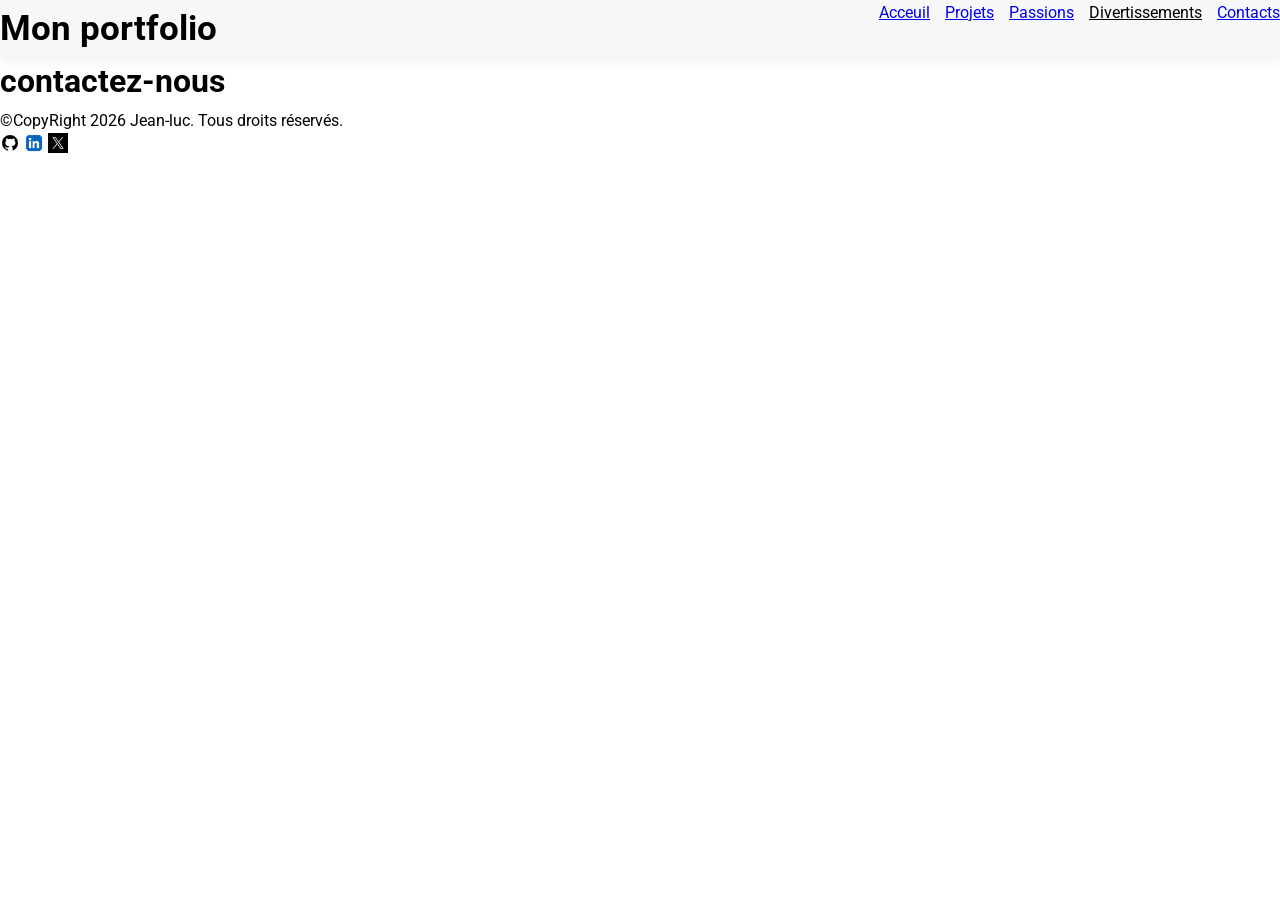
==== contact.html @ d0fc6f3e "stylisation du menu et creation des pages" ====
<!DOCTYPE html>
<html lang="en">
<head>
    <meta charset="UTF-8">
    <meta name="viewport" content="width=device-width, initial-scale=1.0">
    <title>Mon portfolio 2026</title>
    <link rel="stylesheet" href="style css.css">
    <link rel="preconnect" href="https://fonts.googleapis.com">
<link rel="preconnect" href="https://fonts.gstatic.com" crossorigin>
<link href="https://fonts.googleapis.com/css2?family=Roboto:ital,wght@0,100..900;1,100..900&display=swap" rel="stylesheet">
</head>
<body>
    <header>
        <div>
            <a href="">Mon portfolio</a>
        </div>
        <ul>
            <a href="index.html"><li>Acceuil</li></a>
            <a href="projet.html"><li>Projets</li></a>
            <a href="passion.html"><li>Passions</li></a>
            <a href="divertissement.html" class="active"><li>Divertissements</li></a>
            <a href="contact.html"><li>Contacts</li></a>
        </ul>
    </header>
    
     <main>
        <h1>contactez-nous</h1>
     </main>

<footer>
        <p>©CopyRight 2026 Jean-luc. Tous droits réservés.</p>
        <img src="Images/github.png" alt="github" width="20">
        <img src="Images/linkedln.png" alt="linkedIn" width="20">
        <img src="Images/X.png" alt="x" width="20">
</footer>
    
</body>
</html>
---- style css.css ----
j
:root {
    --violet-Doux:#6c63ff;
    --violet-fonce:#534EDD;
    --orange-vif:#FFA726;
    --gris-tres-fonce:#666;
    --gris-tres-claire:#F8F8F8;
    --gris-clair:#eee;
}
* { 
    margin: 0;
    padding: 0;
    box-sizing: border-box;
}
  body {
background-color:var(--gris-tres-claire) ;
font-family: Roboto;
line-height: 1.6;

}
header {
    background-color: #F8F8F8;
    box-shadow: 2px 6px 10px rgba(0, 0, 0, 0.05);
    position: sticky;
    top: 0;
    z-index: 100;
    display: flex;
    justify-content: space-between;
m    padding: 2rem 3rem;
}

header div a {
    text-decoration: none;
    font-size: 2.2rem;
    font-weight: bold;
    color: var(--violet-Doux);
}
ul li { 
    list-style: none;
    margin-left: 15px;

}
ul {
    display:flex;

}
ul li a {
    text-decoration: none;
    color: var(--gris-tres-fonce);
    font-weight: 600;
    font-size: 1.1rem;
    position: relative;
    padding: 30px 0;


}   

ul li a :hover {
    color: var(--violet-Doux);


}

ul li a ::after {
    content: '';
    position: absolute;
    left: 0;
    bottom: 0;
    height: 3px;
    background-color: var(--violet-Doux);
    transition: width 0.3s ease;


}

ul li a :hover ::after {
    width: 100%;

}
a.active {
    color:var(--violet-Doux)
}
a.active::after {

}
width: 100
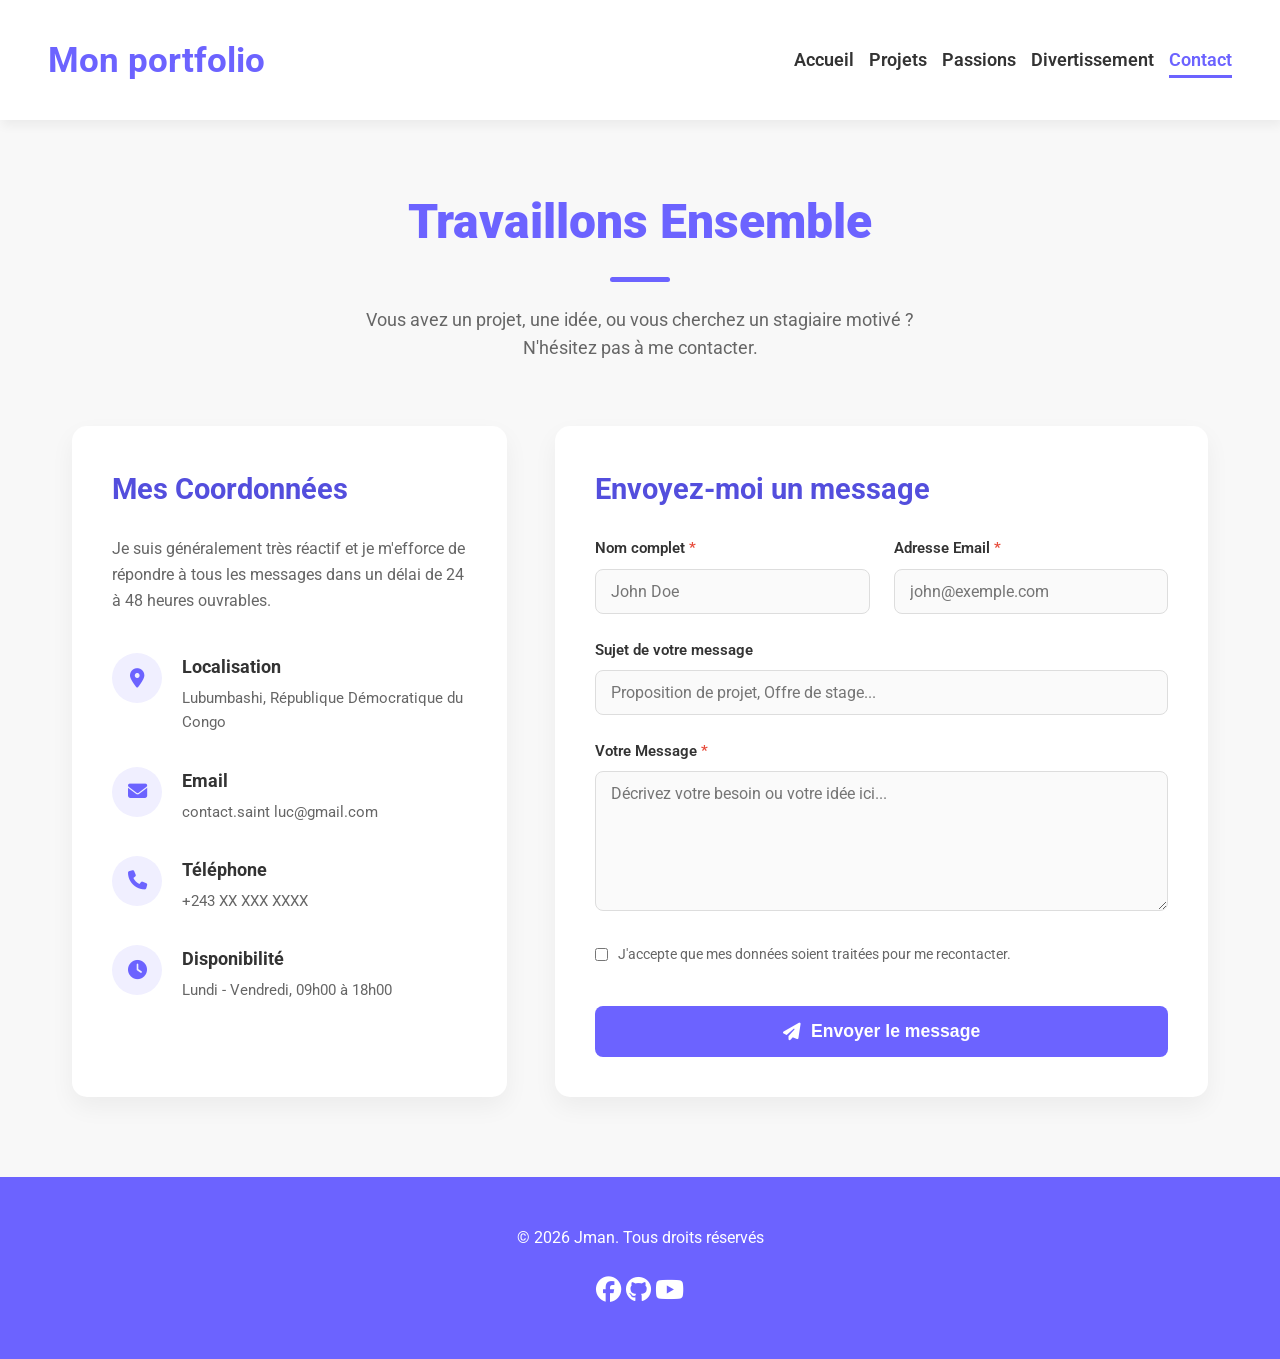
==== commit 3234bfca: "créations de la page projets et contact" ====
--- a/contact.html
+++ b/contact.html
@@ -1,38 +1,130 @@
 <!DOCTYPE html>
-<html lang="en">
+<html lang="fr">
 <head>
     <meta charset="UTF-8">
     <meta name="viewport" content="width=device-width, initial-scale=1.0">
-    <title>Mon portfolio 2026</title>
-    <link rel="stylesheet" href="style css.css">
+    <title>Contact</title>
+    <link rel="stylesheet" href="https://cdnjs.cloudflare.com/ajax/libs/font-awesome/6.5.1/css/all.min.css">
+    <link rel="stylesheet" href="css/style.css">
     <link rel="preconnect" href="https://fonts.googleapis.com">
-<link rel="preconnect" href="https://fonts.gstatic.com" crossorigin>
-<link href="https://fonts.googleapis.com/css2?family=Roboto:ital,wght@0,100..900;1,100..900&display=swap" rel="stylesheet">
+    <link rel="preconnect" href="https://fonts.gstatic.com" crossorigin>
+    <link href="https://fonts.googleapis.com/css2?family=Roboto:wght@100;400;700;900&display=swap" rel="stylesheet">
 </head>
 <body>
     <header>
-        <div>
-            <a href="">Mon portfolio</a>
+        <div class="logo">
+            <a href="index.html">Mon portfolio</a>
         </div>
-        <ul>
-            <a href="index.html"><li>Acceuil</li></a>
-            <a href="projet.html"><li>Projets</li></a>
-            <a href="passion.html"><li>Passions</li></a>
-            <a href="divertissement.html" class="active"><li>Divertissements</li></a>
-            <a href="contact.html"><li>Contacts</li></a>
-        </ul>
+        <nav>
+            <ul>
+                <li><a href="index.html">Accueil</a></li>
+                <li><a href="projets.html">Projets</a></li>
+                <li><a href="passions.html">Passions</a></li>
+                <li><a href="divertissement.html">Divertissement</a></li>
+                <li><a href="contact.html" class="active">Contact</a></li>
+            </ul>
+        </nav>
     </header>
-    
-     <main>
-        <h1>contactez-nous</h1>
-     </main>
 
-<footer>
-        <p>©CopyRight 2026 Jean-luc. Tous droits réservés.</p>
-        <img src="Images/github.png" alt="github" width="20">
-        <img src="Images/linkedln.png" alt="linkedIn" width="20">
-        <img src="Images/X.png" alt="x" width="20">
-</footer>
-    
+    <main class="page-container">
+        <section class="titre-section">
+            <h1>Travaillons Ensemble</h1>
+            <div class="barre"></div>
+            <p class="sous-titre">Vous avez un projet, une idée, ou vous cherchez un stagiaire motivé ? N'hésitez pas à me contacter.</p>
+        </section>
+
+        <div class="contact-wrapper">
+            <div class="contact-info-container">
+                <h2>Mes Coordonnées</h2>
+                <p>Je suis généralement très réactif et je m'efforce de répondre à tous les messages dans un délai de 24 à 48 heures ouvrables.</p>
+                
+                <div class="info-item">
+                    <div class="info-icon">
+                        <i class="fa-solid fa-location-dot"></i>
+                    </div>
+                    <div class="info-texte">
+                        <h3>Localisation</h3>
+                        <p>Lubumbashi, République Démocratique du Congo</p>
+                    </div>
+                </div>
+
+                <div class="info-item">
+                    <div class="info-icon">
+                        <i class="fa-solid fa-envelope"></i>
+                    </div>
+                    <div class="info-texte">
+                        <h3>Email</h3>
+                        <p>contact.saint luc@gmail.com</p>
+                    </div>
+                </div>
+
+                <div class="info-item">
+                    <div class="info-icon">
+                        <i class="fa-solid fa-phone"></i>
+                    </div>
+                    <div class="info-texte">
+                        <h3>Téléphone</h3>
+                        <p>+243 XX XXX XXXX</p>
+                    </div>
+                </div>
+
+                <div class="info-item">
+                    <div class="info-icon">
+                        <i class="fa-solid fa-clock"></i>
+                    </div>
+                    <div class="info-texte">
+                        <h3>Disponibilité</h3>
+                        <p>Lundi - Vendredi, 09h00 à 18h00</p>
+                    </div>
+                </div>
+            </div>
+
+            <div class="formulaire-container">
+                <h2>Envoyez-moi un message</h2>
+                <form action="#" method="POST" class="formulaire-contact">
+                    <div class="groupe-champs">
+                        <div class="champ">
+                            <label for="nom">Nom complet <span class="requis">*</span></label>
+                            <input type="text" id="nom" name="nom" placeholder="John Doe" required>
+                        </div>
+                        <div class="champ">
+                            <label for="email">Adresse Email <span class="requis">*</span></label>
+                            <input type="email" id="email" name="email" placeholder="john@exemple.com" required>
+                        </div>
+                    </div>
+
+                    <div class="champ">
+                        <label for="sujet">Sujet de votre message</label>
+                        <input type="text" id="sujet" name="sujet" placeholder="Proposition de projet, Offre de stage...">
+                    </div>
+
+                    <div class="champ">
+                        <label for="message">Votre Message <span class="requis">*</span></label>
+                        <textarea id="message" name="message" rows="6" placeholder="Décrivez votre besoin ou votre idée ici..." required></textarea>
+                    </div>
+
+                    <div class="champ-checkbox">
+                        <input type="checkbox" id="rgpd" name="rgpd" required>
+                        <label for="rgpd">J'accepte que mes données soient traitées pour me recontacter.</label>
+                    </div>
+
+                    <button type="submit" class="btn-submit">
+                        <i class="fa-solid fa-paper-plane"></i> Envoyer le message
+                    </button>
+                </form>
+            </div>
+        </div>
+    </main>
+
+    <footer>
+        <div class="footer-content">
+            <p>© 2026 Jman. Tous droits réservés</p>
+            <div class="social-links">
+                <a href="https://facebook.com"><i class="fa-brands fa-facebook"></i></a>
+                <a href="https://github.com"><i class="fa-brands fa-github"></i></a>
+                <a href="https://youtube.com"><i class="fa-brands fa-youtube"></i></a>
+            </div>
+        </div>
+    </footer>
 </body>
-</html>+</html>
--- a/css/style.css
+++ b/css/style.css
@@ -0,0 +1,700 @@
+:root {
+    --violet-doux: #6C63FF;
+    --violet-fonce: #534EDD;
+    --orange-vif: #FFA726;
+    --gris-tres-fonce: #333;
+    --gris-fonce: #666;
+    --gris-tres-clair: #F8F8F8;
+    --gris-clair: #EEE;
+}
+
+*{
+    margin: 0;
+    padding: 0;
+    box-sizing: border-box;
+}
+
+body {
+    background-color: var(--gris-tres-clair);
+    font-family: Roboto, sans-serif;
+    line-height: 1.6;
+}
+
+header {
+    background-color: white;
+    box-shadow: 2px 6px 10px rgba(0, 0, 0, 0.05);
+    position: sticky;
+    top: 0;
+    z-index: 100;
+    display: flex;
+    justify-content: space-between;
+    align-items: center;
+    padding: 2rem 3rem;
+}
+
+header div a {
+    text-decoration: none;
+    font-size: 2.2rem;
+    font-weight: bold;
+    color: var(--violet-doux);
+}
+
+ul li {
+    list-style: none;
+    margin-left: 15px;
+}
+
+ul {
+    display: flex;
+}
+
+ul li a {
+    text-decoration: none;
+    color: var(--gris-tres-fonce);
+    font-weight: 600;
+    font-size: 1.1rem;
+    position: relative;
+    padding: 8px 0;
+}
+
+ul li a :hover {
+    color: var(--violet-doux);
+}
+
+ul li a::after {
+    content: '';
+    position: absolute;
+    left: 0;
+    bottom: 0;
+    height: 3px;
+    background-color: var(--violet-doux);
+    transition: width 0.3s ease;
+}
+
+ul li a:hover::after {
+    width: 100%;
+}
+
+a.active {
+    color:var(--violet-doux);
+}
+
+a.active::after {
+    width:100%;
+}
+
+.hero {
+    display: flex;
+    justify-content: center;
+    align-items: center;
+    gap:5rem;
+    text-align:center;
+    margin: 10rem 2rem;
+}
+
+.hero img{
+    width: 300px;
+    height: 300px;
+    object-fit: cover;
+    border-radius: 50%;
+    border: 8px solid var(--violet-doux);
+}
+
+.hero h1{
+    color: var(--violet-doux);
+    font-size: 4rem;
+    font-weight : 700;
+    margin-bottom: 1.2rem;
+    }
+
+.hero p{
+    color: var(--gris-clair);
+    font-size: 1.3rem;
+    margin-bottom: 1.2rem;
+    }
+
+.hero a {
+    text-decoration: none;
+    display: inline-block;
+    background-color: var(--violet-doux);
+    color: white;
+    padding: 15px 30px;
+    border-radius: 50px;
+    text-transform: uppercase;
+    letter-spacing: 1.1px;
+    font-weight: 600;
+    margin-top: 1rem;
+    transition: background-color 0.3s ease, transform 0.2s ease;
+}
+
+.hero a:hover {
+    background-color: var(--violet-fonce);
+    transform: translatey(-3px); 
+}
+
+.hero h2 { 
+    color: var(--violet-fonce);
+    font-size: 4rem;
+    font-weight: 700;
+    margin-bottom: 1.2rem;
+    text-align: center;
+
+}
+
+.apropos {
+    width: 800px;
+    margin: 6rem auto;
+    text-align: center;
+}
+
+section h2 {
+    color: var(--violet-doux);
+    font-size: 2.6rem;
+    font-weight: 700;
+    position: relative;
+    text-align: center
+ }
+
+ section h2::after{
+    content: '';
+    display: block;
+    width: 60px;
+    height: 4px;
+    background-color: var(--violet-doux);
+    margin: 1.2rem auto;
+    border-radius: 2px;
+ }
+
+ .apropos p{
+    margin-bottom: 2rem;
+    color: var(--gris-fonce);
+    font-size: 1.3rem;
+}
+
+table{
+    width: 80%;
+    margin: 0 auto;
+    border-collapse: collapse;
+    background-color: #FFF;
+    box-shadow: 0-5px-15px rgba(0, 0, 0, 0.08);
+    border-radius: 10px;
+    overflow: hidden;
+}
+table th, table td {
+    padding: 15px;
+} 
+table thead{
+    background-color: var(--violet-doux);
+    color: #FFF;
+    text-transform: uppercase;
+
+}
+
+.competences table tbody td {
+    border-bottom: 1px solid var(--gris-clair);
+
+}
+
+.competences table tbody tr:nth-child(even) {
+    background-color: #FDFDFD;
+
+}
+
+.competences table tbody tr {
+    transition: background-color 0.3s ease;
+
+}
+
+.competences table tbody tr:hover {
+    background-color: #F0F0F0;
+
+}
+
+.competences table tbody tr {
+    text-align:  left;
+
+}
+
+footer {
+    margin-top: 3rem;
+    background-color: var(--violet-doux);
+    padding: 3rem 0;
+    text-align: center;
+
+}
+
+footer p {
+    color: white;
+    margin-bottom: 1.2rem;
+
+}
+
+footer a {
+    display: inline block;
+    font-size: 1.6rem;
+    color: white;
+    margin-bottom: 0 10px;
+    transition: color 0.3s ease, transform 0.2s ease;
+}
+
+footer a:hover {
+    color: var(--orange-vif);
+    transform: translatey(-3px);
+
+}
+
+/* --- Styles pour la page Projets --- */
+
+.projets-section {
+    padding: 4rem 10%;
+    max-width: 1400px;
+    margin: 0 auto;
+}
+
+.projects-grid {
+    display: grid;
+    grid-template-columns: repeat(auto-fit, minmax(320px, 1fr));
+    gap: 2.5rem;
+    margin-top: 3rem;
+}
+
+.project-card {
+    background: white;
+    border-radius: 15px;
+    overflow: hidden;
+    box-shadow: 0 10px 20px rgba(0, 0, 0, 0.05);
+    transition: transform 0.3s ease;
+    display: flex;
+    flex-direction: column;
+}
+
+.project-card:hover {
+    transform: translateY(-10px);
+}
+
+.project-card img {
+    width: 100%;
+    height: 200px;
+    object-fit: cover;
+    border-bottom: 4px solid var(--violet-doux);
+}
+
+.project-content {
+    padding: 1.5rem;
+    display: flex;
+    flex-direction: column;
+    flex-grow: 1;
+}
+
+.project-content h3 {
+    color: var(--violet-doux);
+    font-size: 1.4rem;
+    margin-bottom: 0.8rem;
+}
+
+.project-content p {
+    color: var(--gris-fonce);
+    font-size: 0.95rem;
+    margin-bottom: 1.2rem;
+    line-height: 1.5;
+}
+
+.tags {
+    display: flex;
+    flex-wrap: wrap;
+    gap: 8px;
+    margin-bottom: 1.5rem;
+}
+
+.tags span {
+    background-color: #F0EFFF;
+    color: var(--violet-doux);
+    padding: 4px 12px;
+    border-radius: 20px;
+    font-size: 0.75rem;
+    font-weight: bold;
+}
+
+.project-links {
+    display: flex;
+    justify-content: space-between;
+    margin-top: auto;
+    padding-top: 1rem;
+    border-top: 1px solid var(--gris-clair);
+}
+
+.project-links a {
+    text-decoration: none;
+    color: var(--gris-tres-fonce);
+    font-size: 0.9rem;
+    font-weight: 600;
+    transition: color 0.3s;
+}
+
+.project-links a:hover {
+    color: var(--violet-doux);
+}
+
+.project-links i {
+    margin-right: 5px;
+}
+
+
+.page-container {
+    max-width: 1200px;
+    margin: 4rem auto;
+    padding: 0 2rem;
+}
+
+.titre-section {
+    text-align: center;
+    margin-bottom: 4rem;
+}
+
+.titre-section h1 {
+    color: var(--violet-doux);
+    font-size: 3rem;
+    font-weight: 900;
+    margin-bottom: 1rem;
+}
+
+.titre-section .sous-titre {
+    color: var(--gris-fonce);
+    font-size: 1.1rem;
+    max-width: 600px;
+    margin: 1.5rem auto 0;
+}
+
+.titre-section .barre {
+    width: 60px;
+    height: 5px;
+    background-color: var(--violet-doux);
+    margin: 0 auto;
+    border-radius: 10px;
+}
+
+
+.categorie-divertissement {
+    margin-bottom: 5rem;
+}
+
+.en-tete-categorie {
+    display: flex;
+    align-items: center;
+    gap: 15px;
+    margin-bottom: 2rem;
+    padding-bottom: 1rem;
+    border-bottom: 2px solid var(--gris-clair);
+}
+
+.en-tete-categorie i {
+    font-size: 2rem;
+    color: var(--orange-vif);
+}
+
+.en-tete-categorie h2 {
+    font-size: 2rem;
+    color: var(--gris-tres-fonce);
+}
+
+.grille-divertissement {
+    display: grid;
+    grid-template-columns: repeat(auto-fit, minmax(300px, 1fr));
+    gap: 2rem;
+}
+
+.carte-media {
+    background-color: white;
+    border-radius: 12px;
+    overflow: hidden;
+    box-shadow: 0 5px 15px rgba(0,0,0,0.05);
+    transition: transform 0.3s ease;
+}
+
+.carte-media:hover {
+    transform: translateY(-5px);
+}
+
+.image-media {
+    width: 100%;
+    height: 180px;
+}
+
+.image-media img {
+    width: 100%;
+    height: 100%;
+    object-fit: cover;
+}
+
+.contenu-media {
+    padding: 1.5rem;
+}
+
+.contenu-media h3 {
+    color: var(--violet-fonce);
+    margin-bottom: 0.8rem;
+}
+
+.contenu-media p {
+    color: var(--gris-fonce);
+    font-size: 0.95rem;
+    margin-bottom: 1rem;
+    min-height: 80px;
+}
+
+.tags-media {
+    display: flex;
+    gap: 10px;
+}
+
+.tag-div {
+    background-color: var(--gris-clair);
+    color: var(--gris-tres-fonce);
+    font-size: 0.8rem;
+    padding: 5px 10px;
+    border-radius: 4px;
+    font-weight: bold;
+}
+
+.passion-layout {
+    display: flex;
+    flex-direction: column;
+    gap: 4rem;
+}
+
+.passion-bloc {
+    display: flex;
+    align-items: center;
+    gap: 4rem;
+    background-color: white;
+    padding: 3rem;
+    border-radius: 20px;
+    box-shadow: 0 10px 30px rgba(0,0,0,0.03);
+}
+
+.passion-bloc.reverse {
+    flex-direction: row-reverse;
+}
+
+.passion-illustration {
+    flex: 1;
+    display: flex;
+    justify-content: center;
+    align-items: center;
+}
+
+.icone-cercle {
+    width: 150px;
+    height: 150px;
+    background: linear-gradient(135deg, var(--violet-doux), var(--violet-fonce));
+    border-radius: 50%;
+    display: flex;
+    justify-content: center;
+    align-items: center;
+    box-shadow: 0 15px 30px rgba(108, 99, 255, 0.3);
+}
+
+.icone-cercle i {
+    font-size: 4rem;
+    color: white;
+}
+
+.passion-texte {
+    flex: 2;
+}
+
+.passion-texte h2 {
+    color: var(--violet-fonce);
+    font-size: 2.2rem;
+    margin-bottom: 1.5rem;
+}
+
+.passion-texte p {
+    color: var(--gris-fonce);
+    font-size: 1.1rem;
+    margin-bottom: 1rem;
+}
+
+.passion-liste {
+    margin-top: 1.5rem;
+    padding-left: 0;
+}
+
+.passion-liste li {
+    list-style: none;
+    margin-bottom: 0.8rem;
+    display: flex;
+    align-items: center;
+    gap: 10px;
+    color: var(--gris-tres-fonce);
+    font-weight: 500;
+}
+
+.passion-liste li i {
+    color: var(--orange-vif);
+}
+
+
+.contact-wrapper {
+    display: grid;
+    grid-template-columns: 1fr 1.5fr;
+    gap: 3rem;
+    margin-bottom: 5rem;
+}
+
+.contact-info-container, .formulaire-container {
+    background-color: white;
+    padding: 2.5rem;
+    border-radius: 15px;
+    box-shadow: 0 10px 25px rgba(0,0,0,0.05);
+}
+
+.contact-info-container h2, .formulaire-container h2 {
+    color: var(--violet-fonce);
+    margin-bottom: 1.5rem;
+    font-size: 1.8rem;
+}
+
+.contact-info-container > p {
+    color: var(--gris-fonce);
+    margin-bottom: 2.5rem;
+}
+
+.info-item {
+    display: flex;
+    align-items: flex-start;
+    gap: 20px;
+    margin-bottom: 2rem;
+}
+
+.info-icon {
+    width: 50px;
+    height: 50px;
+    background-color: #F0EFFF;
+    color: var(--violet-doux);
+    border-radius: 50%;
+    display: flex;
+    justify-content: center;
+    align-items: center;
+    font-size: 1.2rem;
+    flex-shrink: 0;
+}
+
+.info-texte h3 {
+    font-size: 1.1rem;
+    color: var(--gris-tres-fonce);
+    margin-bottom: 0.3rem;
+}
+
+.info-texte p {
+    color: var(--gris-fonce);
+    font-size: 0.95rem;
+}
+
+.formulaire-contact {
+    display: flex;
+    flex-direction: column;
+    gap: 1.5rem;
+}
+
+.groupe-champs {
+    display: grid;
+    grid-template-columns: 1fr 1fr;
+    gap: 1.5rem;
+}
+
+.champ {
+    display: flex;
+    flex-direction: column;
+    gap: 0.5rem;
+}
+
+.champ label {
+    font-weight: 600;
+    color: var(--gris-tres-fonce);
+    font-size: 0.95rem;
+}
+
+.champ .requis {
+    color: #e74c3c;
+}
+
+.champ input, .champ textarea {
+    padding: 12px 15px;
+    border: 1px solid #ddd;
+    border-radius: 8px;
+    font-family: inherit;
+    font-size: 1rem;
+    transition: border-color 0.3s ease, box-shadow 0.3s ease;
+    background-color: #fafafa;
+}
+
+.champ input:focus, .champ textarea:focus {
+    outline: none;
+    border-color: var(--violet-doux);
+    box-shadow: 0 0 0 3px rgba(108, 99, 255, 0.1);
+    background-color: white;
+}
+
+.champ-checkbox {
+    display: flex;
+    align-items: center;
+    gap: 10px;
+    margin-top: 0.5rem;
+}
+
+.champ-checkbox label {
+    font-size: 0.9rem;
+    color: var(--gris-fonce);
+}
+
+.btn-submit {
+    background-color: var(--violet-doux);
+    color: white;
+    border: none;
+    padding: 15px 30px;
+    border-radius: 8px;
+    font-size: 1.1rem;
+    font-weight: bold;
+    cursor: pointer;
+    display: flex;
+    justify-content: center;
+    align-items: center;
+    gap: 10px;
+    transition: background-color 0.3s ease, transform 0.2s ease;
+    margin-top: 1rem;
+}
+
+.btn-submit:hover {
+    background-color: var(--violet-fonce);
+    transform: translateY(-2px);
+}
+
+@media (max-width: 768px) {
+    .contact-wrapper {
+        grid-template-columns: 1fr;
+    }
+    
+    .groupe-champs {
+        grid-template-columns: 1fr;
+    }
+    
+    .passion-bloc, .passion-bloc.reverse {
+        flex-direction: column;
+        text-align: center;
+        padding: 2rem;
+    }
+    
+    .passion-liste li {
+        justify-content: center;
+    }
+}
+
+
+
+
+
+
+
+
+
